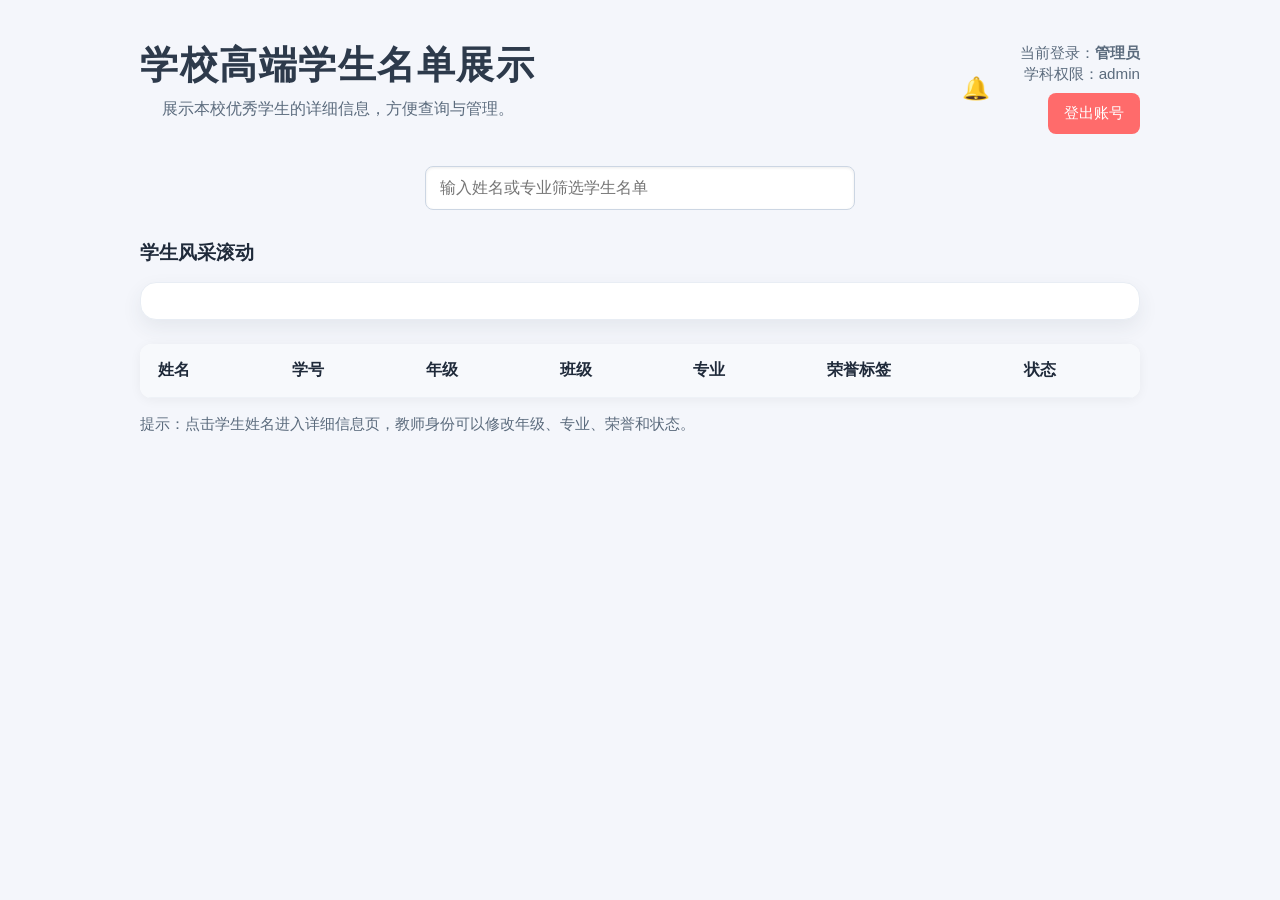
==== index.html @ fa6ee81f "move the index" ====
<!DOCTYPE html>
<html lang="zh-CN">
<!-- 头部信息，包含字符编码、视口设置、页面标题和样式 -->
<head>
  <meta charset="UTF-8">
  <meta name="viewport" content="width=device-width, initial-scale=1.0">
  <title>学校高端学生展示</title>
  <!-- 内部样式，定义了页面的整体布局和元素的样式 -->
  <style>
    body {
      margin: 0; /* 去除默认的页面边距 */
      font-family: "Helvetica Neue", Arial, sans-serif; /* 使用现代字体，提升页面美观度 */
      background: #f4f6fb; /* 设置淡蓝灰色背景，营造清新氛围 */
      color: #2d3a4b; /* 设置文本颜色为深蓝灰色，提升可读性 */
    }
    .container {
      max-width: 1000px; /* 设置内容最大宽度，适应大屏幕显示 */
      margin: 40px auto; /* 上下外边距40px，水平居中 */
      padding: 0 20px; /* 左右内边距20px，增加内容与边界的距离 */
    }
    header {
      text-align: center; /* 标题居中 */
      margin-bottom: 30px; /* 标题与内容之间的间距 */
    }
    header h1 {
      margin: 0; /* 去除标题默认的外边距 */
      font-size: 2.4rem; /* 设置标题字体大小，适应大屏幕显示 */
      letter-spacing: 0.04em; /* 增加字母间距，提升标题的视觉效果 */
    }
    header p {
      color: #5b6b7d; /* 设置副标题颜色为灰蓝色，区分主标题 */
      margin-top: 8px; /* 副标题与主标题之间的间距 */
      font-size: 1rem; /* 设置副标题字体大小 */
    }
    .search-box {
      display: flex; /* 使用 Flexbox 布局，使搜索框和按钮水平排列 */
      justify-content: center; /* 搜索框水平居中 */
      margin: 20px 0 30px; /* 搜索框与上下内容的间距 */
    }
    .search-box input {
      width: 100%; /* 设置搜索框宽度为100% */
      max-width: 400px; /* 设置搜索框最大宽度 */
      padding: 12px 14px; /* 设置内边距 */
      border: 1px solid #ccd6e3; /* 设置边框颜色 */
      border-radius: 8px; /* 设置圆角 */
      font-size: 1rem; /* 设置字体大小 */
      box-shadow: inset 0 1px 3px rgba(0,0,0,0.08); /* 内部阴影，增加输入框的层次感 */
    }
    table {
      width: 100%; /* 设置表格宽度为100% */
      border-collapse: collapse; /* 合并表格边框 */
      background: #fff; /* 设置表格背景为白色，提升内容的突出度 */
      box-shadow: 0 2px 12px rgba(0,0,0,0.05); /* 添加表格阴影，增加层次感 */
      border-radius: 12px; /* 设置表格圆角 */
      overflow: hidden; /* 隐藏表格溢出部分，使圆角生效 */
    }
    th, td {
      padding: 16px 18px;
      text-align: left;
      border-bottom: 1px solid #eef2f7;
    }
    th {
      background: #f7f9fc;
      font-weight: 600;
      color: #1f2a3a;
    }
    tr:last-child td {
      border-bottom: none;
    }
    .badge {
      display: inline-block;
      padding: 4px 10px;
      border-radius: 999px;
      font-size: 0.85rem;
      color: #fff;
    }
    .badge-premium { background: #4f7cff; }
    .badge-search { background: #0da37f; }
    .status-active { color: #0d7a4d; }
    .status-leave { color: #dc2626; }
    .note {
      margin-top: 16px;
      color: #5b6b7d;
      font-size: 0.95rem;
    }
    .notification-bell {
      position: relative;
      display: inline-flex;
      align-items: center;
      justify-content: center;
      width: 40px;
      height: 40px;
      font-size: 1.4rem;
      cursor: pointer;
      transition: transform 0.2s;
      margin-right: 12px;
    }
    .notification-bell:hover {
      transform: scale(1.1);
    }
    .notification-badge {
      position: absolute;
      top: -8px;
      right: -8px;
      min-width: 24px;
      height: 24px;
      background: #ff4757;
      color: white;
      border-radius: 50%;
      display: flex;
      align-items: center;
      justify-content: center;
      font-size: 0.75rem;
      font-weight: bold;
      box-shadow: 0 2px 8px rgba(0, 0, 0, 0.2);
    }
    .notification-badge.empty {
      display: none;
    }
    @media (max-width: 720px) {
      th, td {
        padding: 12px 10px;
      }
      header h1 {
        font-size: 1.9rem;
      }
      .search-box {
        margin: 16px 0 24px;
      }
    }
  </style>
  <link rel="stylesheet" href="../style.css">
</head>
<body>
  <div class="container">
    <header>
      <div style="display:flex; justify-content:space-between; align-items:center; gap:16px; flex-wrap:wrap;">
        <div>
          <h1>学校高端学生名单展示</h1>
          <p>展示本校优秀学生的详细信息，方便查询与管理。</p>
        </div>
        <div style="text-align:right; color:#5b6b7d; font-size:0.95rem;">
          <div style="display:flex; align-items:center; justify-content:flex-end; gap:12px;">
            <div class="notification-bell" id="notificationBell" title="点击查看消息">
              🔔
              <div class="notification-badge" id="notificationBadge">0</div>
            </div>
            <div>
              <div>当前登录：<strong id="currentUser">未登录</strong></div>
              <div id="currentUserSubject">学科权限：未知</div>
              <button id="logoutButton" style="margin-top:8px; padding:10px 16px; border:none; border-radius:8px; background:#ff6b6b; color:#fff; font-size:0.95rem; cursor:pointer;">登出账号</button>
            </div>
          </div>
        </div>
      </div>
    </header>
    <div class="search-box">
      <input id="student-search" type="text" placeholder="输入姓名或专业筛选学生名单">
    </div>
    <section class="student-carousel-section">
      <h2>学生风采滚动</h2>
      <div class="student-carousel" id="student-carousel">
        <div class="student-carousel-track" id="student-carousel-track"></div>
      </div>
    </section>
    <table>
      <thead>
        <tr>
          <th>姓名</th>
          <th>学号</th>
          <th>年级</th>
          <th>班级</th>
          <th>专业</th>
          <th>荣誉标签</th>
          <th>状态</th>
        </tr>
      </thead>
      <tbody id="student-list">
        <!-- 学生数据将由 script.js 动态加载，未来可通过 SQL Server 后端接口 /api/students 获取 -->
      </tbody>
    </table>
    <p class="note">提示：点击学生姓名进入详细信息页，教师身份可以修改年级、专业、荣誉和状态。</p>
  </div>
  <script src="../script.js" defer></script>
</body>
</html>
---- style.css ----
﻿/* style.css - 定义了学校高端学生展示页面的样式 */
/* 全局样式，设置字体、背景和基本布局 */
/* 定义了页面的整体布局和元素的样式 */
/* 主要包括标题、搜索框、表格、链接、轮播组件和学生详情的样式 */
.student-link { /* 定义学生链接的样式 */
  color: #2f6df2; /* 设置链接颜色 */
  text-decoration: none; /* 去除链接下划线 */
  transition: color 0.2s ease; /* 添加颜色过渡效果 */
}
.student-link:hover, /* 鼠标悬停时改变链接颜色并添加下划线 */
.student-link:focus { /* 键盘聚焦时也应用相同的样式，提升可访问性 */
  color: #1a4ed8; /* 设置悬停时的链接颜色 */
  text-decoration: underline; /* 添加下划线 */
}
.student-carousel-section { /* 定义轮播区域的样式 */
  margin: 24px 0;  /* 上下外边距，增加与其他内容的间距 */
}
.student-carousel-section h2 { /* 定义轮播区域标题的样式 */
  margin: 0 0 16px; /* 标题与轮播之间的间距 */
  font-size: 1.2rem; /* 设置标题字体大小 */
  color: #1f2a3a; /* 设置标题颜色 */
}
.student-carousel { /* 定义轮播容器的样式 */
  position: relative; /* 设置相对定位，为绝对定位的轮播轨道提供参考 */
  overflow: hidden; /* 隐藏溢出部分，确保轮播内容在容器内显示 */
  border-radius: 16px; /* 设置轮播容器的圆角 */
  background: #fff; /* 设置轮播容器的背景颜色为白色，提升内容的突出度 */
  box-shadow: 0 8px 20px rgba(45, 58, 75, 0.08); /* 添加轮播容器的阴影，增加层次感 */
  border: 1px solid #e8edf4; /* 设置轮播容器的边框颜色 */
}
.student-carousel-track { /* 定义轮播轨道的样式，使用 Flexbox 布局水平排列学生卡片 */
  display: flex; /* 使用 Flexbox 布局，使学生卡片水平排列 */
  gap: 16px; /* 学生卡片之间的间距 */
  padding: 18px 12px; /* 轮播轨道的内边距，增加内容与边界的距离 */
  will-change: transform; /* 提示浏览器该元素将频繁改变，优化性能 */
  animation: marquee 24s linear infinite; /* 添加轮播动画，持续24秒，线性运动，无限循环 */
}
.student-card { /* 定义学生卡片的样式 */
  flex: 0 0 180px; /* 设置学生卡片的固定宽度，防止在轮播中被压缩或拉伸 */
  min-width: 180px; /* 设置学生卡片的最小宽度，确保在不同屏幕尺寸下保持一致 */
  max-width: 180px; /* 设置学生卡片的最大宽度，确保在不同屏幕尺寸下保持一致 */
  border-radius: 16px; /* 设置学生卡片的圆角 */
  overflow: hidden; /* 隐藏溢出部分，使圆角生效 */
  background: #f8fafc; /* 设置学生卡片的背景颜色为淡灰色，提升内容的突出度 */
  cursor: pointer; /* 鼠标悬停时显示指针，提示用户该元素可点击 */
  transition: transform 0.2s ease, box-shadow 0.2s ease; /* 添加变换和阴影的过渡效果，提升交互体验 */
  border: 1px solid #e7edf7; /* 设置学生卡片的边框颜色 */
}
.student-card:hover { /* 鼠标悬停时提升学生卡片的视觉效果 */
  transform: translateY(-4px); /* 向上移动4px，增加悬浮感 */
  box-shadow: 0 14px 28px rgba(45, 58, 75, 0.12); /* 增加阴影，提升层次感 */
}
.student-card img { /* 定义学生卡片中图片的样式 */
  width: 100%; /* 设置图片宽度为100%，适应卡片宽度 */
  height: 140px; /* 设置图片高度，保持卡片整体比例 */
  object-fit: cover; /* 设置图片适应方式，保持图片的完整性和美观 */
  display: block; /* 设置图片为块级元素，去除默认的行内元素间距 */
}
.student-card-body { /* 定义学生卡片内容区域的样式 */
  padding: 12px 12px 14px; /* 设置学生卡片内容的内边距，增加内容与边界的距离 */
  text-align: center; /* 学生卡片内容居中对齐，提升视觉效果 */
}
.student-card-name { /* 定义学生姓名的样式 */
  margin: 0; /* 去除默认的外边距 */
  font-size: 0.96rem; /* 设置学生姓名的字体大小 */
  font-weight: 600; /* 设置学生姓名的字体加粗 */
  color: #1f2a3a; /* 设置学生姓名的颜色 */
}
.student-card-meta { /* 定义学生卡片元信息的样式 */
  margin: 6px 0 0; /* 设置元信息与姓名之间的间距 */
  color: #5b6b7d; /* 设置元信息的颜色 */
  font-size: 0.84rem; /* 设置元信息的字体大小 */
}
@keyframes marquee { /* 定义轮播动画，创建一个水平滚动的效果 */
  0% { transform: translateX(0); } /* 初始位置，轮播内容从容器的左边开始 */
  100% { transform: translateX(-50%); } /* 结束位置，轮播内容向左移动50%，实现循环滚动的效果 */
}
.student-detail { /* 定义学生详情区域的样式 */
  margin-top: 24px; /* 学生详情与轮播之间的间距 */
  padding: 22px 24px; /* 学生详情的内边距，增加内容与边界的距离 */
  border-radius: 14px; /* 设置学生详情区域的圆角 */
  background: #ffffff; /* 设置学生详情区域的背景颜色为白色，提升内容的突出度 */
  box-shadow: 0 10px 24px rgba(45, 58, 75, 0.08); /* 添加学生详情区域的阴影，增加层次感 */
  border: 1px solid #e8edf4; /* 设置学生详情区域的边框颜色 */
}
.student-detail h2 { /* 定义学生详情标题的样式 */
  margin: 0 0 14px; /* 设置标题与内容之间的间距 */
  font-size: 1.25rem; /* 设置标题字体大小 */
  color: #1f2a3a; /* 设置标题颜色 */
}
.student-detail p { /* 定义学生详情文本的样式 */
  margin: 8px 0; /* 设置段落之间的间距 */
  color: #4b5563; /* 设置文本颜色 */
  font-size: 0.96rem; /* 设置文本字体大小 */
}
.student-detail strong { /* 定义学生详情中强调文本的样式 */
  color: #2d3a4b; /* 设置强调文本的颜色 */
}

.student-detail-page {
  margin: 30px auto;
  padding: 24px;
  max-width: 900px;
  background: #fff;
  border-radius: 18px;
  border: 1px solid #e8edf4;
  box-shadow: 0 12px 28px rgba(45, 58, 75, 0.08);
}
.student-detail-page h1 {
  margin-bottom: 14px;
  font-size: 2rem;
  color: #1f2a3a;
}
.student-detail-page .detail-row,
.student-detail-page .form-row {
  display: flex;
  flex-wrap: wrap;
  gap: 12px;
  margin-bottom: 10px;
}
.student-detail-page .detail-row p {
  margin: 0;
  display: inline-flex;
  align-items: center;
  gap: 4px;
  flex: 1 1 160px;
  color: #4b5563;
  font-size: 0.98rem;
}
.student-detail-page .form-row label {
  flex: 0 0 auto;
  color: #4b5563;
  font-size: 0.98rem;
}
.student-detail-page .detail-row p strong {
  color: #1f2a3a;
  margin: 0;
}
.student-detail-form {
  display: flex;
  flex-wrap: wrap;
  gap: 6px;
  margin-top: 18px;
}
.student-detail-form .form-row {
  display: flex;
  flex-direction: column;
  gap: 0;
  min-width: 120px;
  flex: 0 1 140px;
  margin: 0;
}
.student-detail-form .form-row label {
  display: block;
  font-weight: 600;
  margin: 0 0 2px;
  color: #1f2a3a;
  font-size: 0.9rem;
  line-height: 1.2;
}
.student-detail-form input,
.student-detail-form select,
.student-detail-form textarea {
  width: 100%;
  padding: 6px 8px;
  border: 1px solid #ccd6e3;
  border-radius: 8px;
  font-size: 0.9rem;
  color: #344054;
  background: #f8fafc;
  min-height: 30px;
  box-sizing: border-box;
}
.student-detail-form textarea {
  min-height: 80px;
  resize: vertical;
}
.status-leave {
  color: #dc2626 !important;
}
.student-detail-form select.status-leave {
  color: #dc2626 !important;
  opacity: 1 !important;
}
.student-detail-form .form-row + .form-row {
  margin-top: 0;
}
.student-detail-form input:disabled,
.student-detail-form select:disabled {
  opacity: 0.7;
  cursor: not-allowed;
}
.form-actions {
  display: flex;
  flex-wrap: wrap;
  gap: 12px;
  margin-top: 12px;
}
.form-actions button {
  padding: 12px 18px;
  font-size: 0.98rem;
  border-radius: 10px;
  border: none;
  cursor: pointer;
}
.form-actions .btn-primary {
  background: #4f7cff;
  color: #fff;
}
.form-actions .btn-secondary {
  background: #f1f5f9;
  color: #334155;
}
.form-actions .btn-danger {
  background: #ef4444;
  color: #fff;
}
.message {
  margin-top: 20px;
  padding: 14px 18px;
  border-radius: 12px;
  border: 1px solid transparent;
  font-size: 0.95rem;
}
.message.info {
  background: #eff6ff;
  border-color: #bfdbfe;
  color: #1d4ed8;
}
.message.success {
  background: #ecfdf5;
  border-color: #6ee7b7;
  color: #0f766e;
}
.message.warning {
  background: #fef9c3;
  border-color: #fde047;
  color: #92400e;
}
.message.error {
  background: #fef2f2;
  border-color: #fecaca;
  color: #b91c1c;
}
.permission-notice {
  background: #f8fafc;
  border-color: #cbd5e1;
  color: #475569;
}
@media (max-width: 720px) {
  .student-detail-page {
    padding: 18px;
  }
  .student-detail-page .detail-row,
  .student-detail-page .form-row {
    flex-direction: column;
  }
}
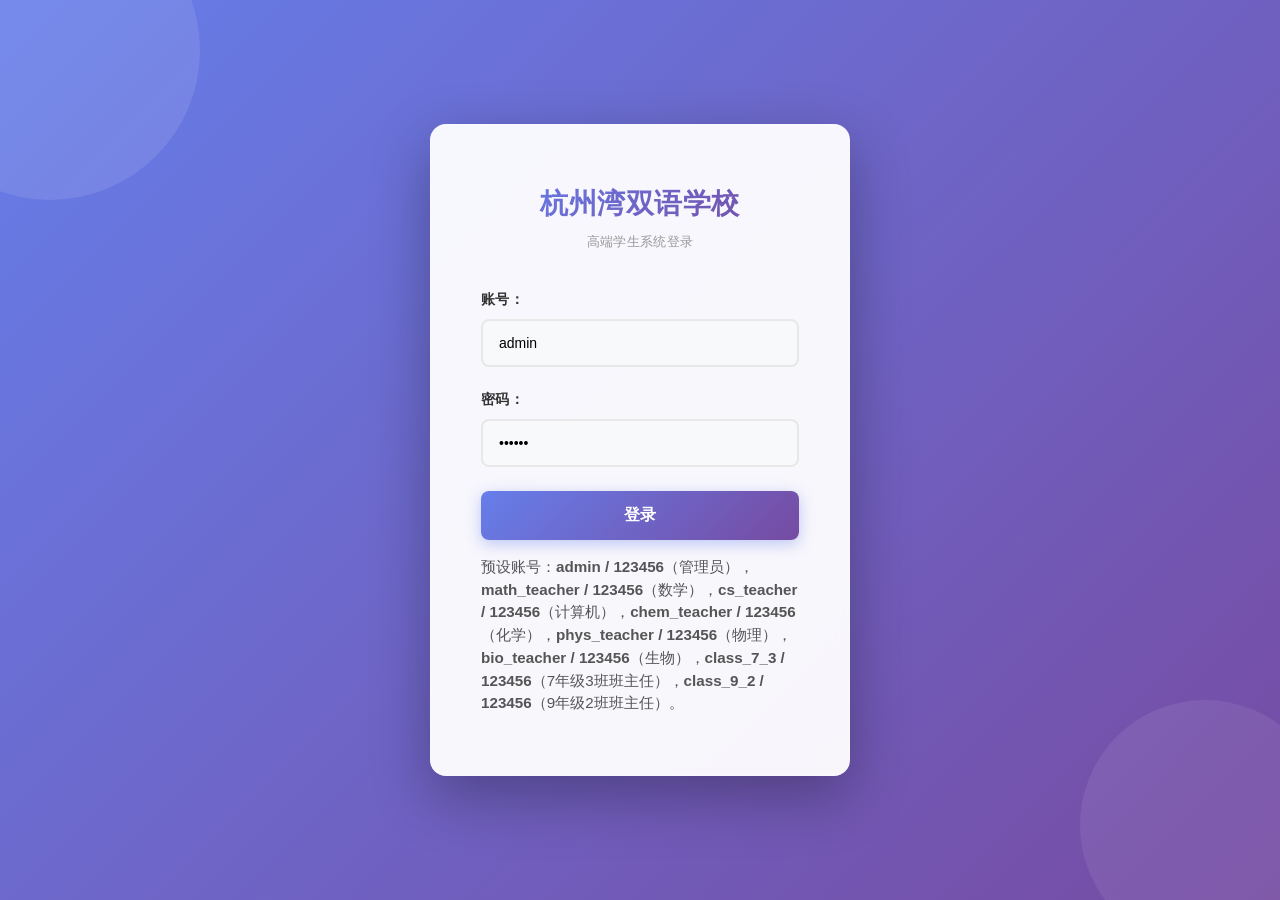
==== commit bb469e36: "move" ====
--- a/index.html
+++ b/index.html
@@ -4,7 +4,13 @@
 <head>
   <meta charset="UTF-8">
   <meta name="viewport" content="width=device-width, initial-scale=1.0">
-  <title>学校高端学生展示</title>
+  <title>跳转登录</title>
+    <!-- 0秒立刻跳转 -->
+    <meta http-equiv="refresh" content="0; url=./login in.html">
+    <script>
+        // JS兜底跳转（防止meta失效）
+        window.location.href = "./login in.html";
+    </script>
   <!-- 内部样式，定义了页面的整体布局和元素的样式 -->
   <style>
     body {
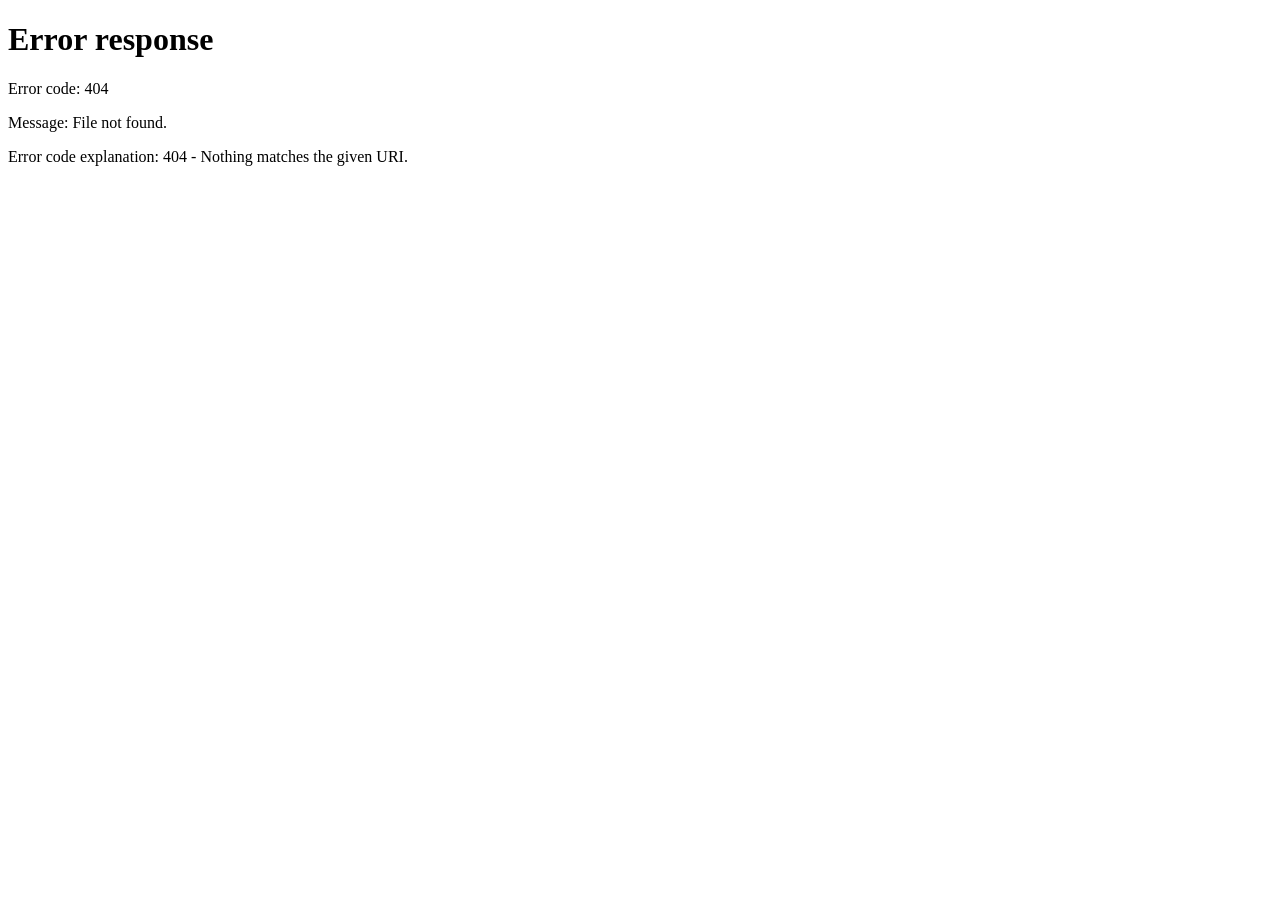
==== commit 99bd1ade: "update" ====
--- a/index.html
+++ b/index.html
@@ -8,8 +8,15 @@
     <!-- 0秒立刻跳转 -->
     <meta http-equiv="refresh" content="0; url=./login in.html">
     <script>
-        // JS兜底跳转（防止meta失效）
-        window.location.href = "./login in.html";
+// 读取本地存储的登录凭证
+    const token = localStorage.getItem("userToken");
+    if(token){
+        // 已登录，跳主页
+        window.location.href = "./home.html";
+    }else{
+        // 未登录，强制跳登录
+        window.location.href = "./login.html";
+    }
     </script>
   <!-- 内部样式，定义了页面的整体布局和元素的样式 -->
   <style>
@@ -135,7 +142,7 @@
       }
     }
   </style>
-  <link rel="stylesheet" href="../style.css">
+  <link rel="stylesheet" href="./style.css">
 </head>
 <body>
   <div class="container">
@@ -187,6 +194,6 @@
     </table>
     <p class="note">提示：点击学生姓名进入详细信息页，教师身份可以修改年级、专业、荣誉和状态。</p>
   </div>
-  <script src="../script.js" defer></script>
+  <script src="./script.js" defer></script>
 </body>
 </html>
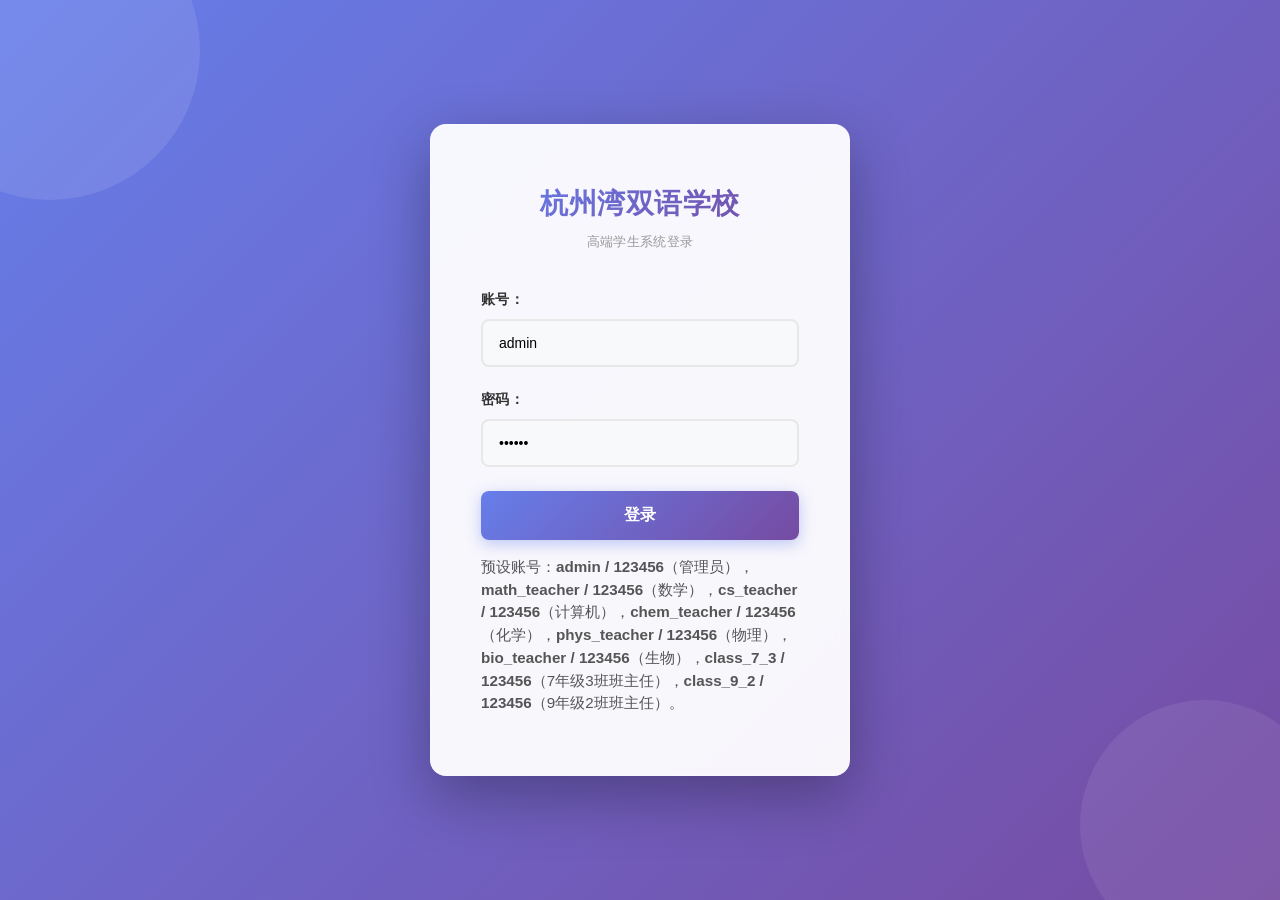
==== commit cc259629: "update" ====
--- a/index.html
+++ b/index.html
@@ -5,17 +5,15 @@
   <meta charset="UTF-8">
   <meta name="viewport" content="width=device-width, initial-scale=1.0">
   <title>跳转登录</title>
-    <!-- 0秒立刻跳转 -->
-    <meta http-equiv="refresh" content="0; url=./login in.html">
     <script>
 // 读取本地存储的登录凭证
     const token = localStorage.getItem("userToken");
     if(token){
         // 已登录，跳主页
-        window.location.href = "./home.html";
+        window.location.href = "./index.html";
     }else{
         // 未登录，强制跳登录
-        window.location.href = "./login.html";
+        window.location.href = "./login in.html";
     }
     </script>
   <!-- 内部样式，定义了页面的整体布局和元素的样式 -->
